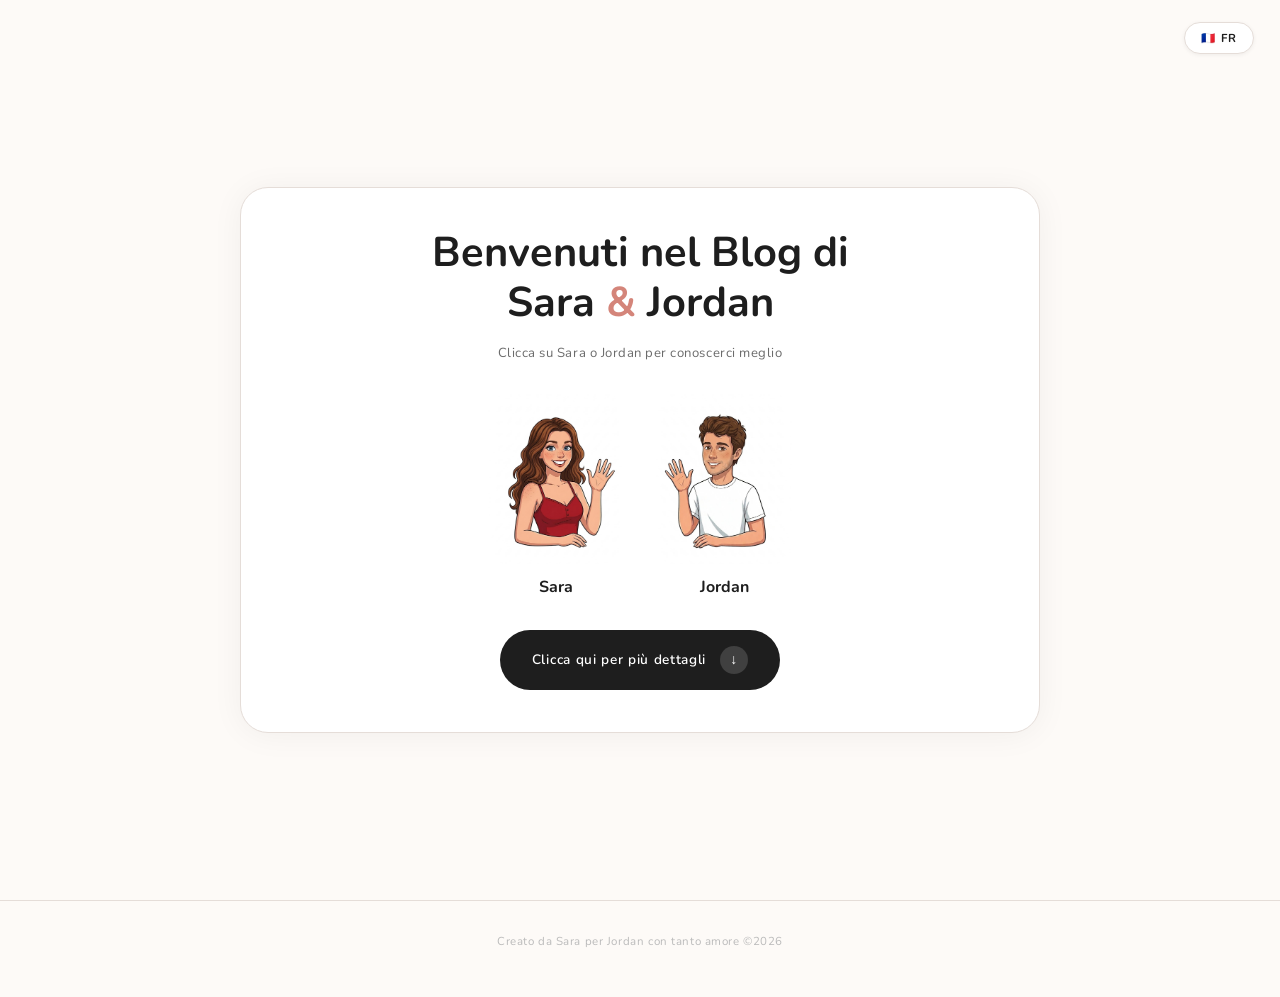
==== index.html @ 65b7c7cc "fix: remove double folder" ====
<!DOCTYPE html>
<html lang="it">
<head>
  <meta charset="UTF-8">
  <meta name="viewport" content="width=device-width, initial-scale=1.0">
  <title>Blog di Sara & Jordan</title>
  <link href="https://fonts.googleapis.com/css2?family=Nunito:wght@300;400;500;600;700&display=swap" rel="stylesheet">
  <link rel="stylesheet" href="assets/css/main.css">
  <link rel="stylesheet" href="assets/css/hero.css">
  <link rel="stylesheet" href="assets/css/timeline.css">
  <link rel="stylesheet" href="assets/css/viaggi.css">
</head>
<body>

  <!-- ── language bottom ── -->
  <button class="lang-btn" id="langBtn" onclick="toggleLang()">🇫🇷 FR</button>

  <!-- ══════════════════════════════════════
       HERO
  ══════════════════════════════════════ -->
  <section class="hero">
    <div class="hero-card">

      <h1 class="hero-title">
        <span id="heroTitle">Benvenuti nel Blog di<br>Sara <span class="amp">&</span> Jordan</span>
      </h1>

      <p class="hero-subtitle" id="heroSub">
        Clicca su Sara o Jordan per conoscerci meglio
      </p>

      <!-- Avatars -->
      <div class="avatars">
        <a href="sara.html" class="avatar-wrap">
          <div class="avatar-frame">
            <img src="assets/img/sara.jpg" alt="Sara" class="avatar-img">
            <div class="avatar-overlay" id="saraOverlay">SCOPRI</div>
          </div>
          <span class="avatar-label">Sara</span>
        </a>
        <a href="jordan.html" class="avatar-wrap">
          <div class="avatar-frame">
            <img src="assets/img/jordan.jpg" alt="Jordan" class="avatar-img">
            <div class="avatar-overlay" id="jordanOverlay">SCOPRI</div>
          </div>
          <span class="avatar-label">Jordan</span>
        </a>
      </div>

      <!-- CTA: this open timeline + viaggi -->
      <button class="cta-btn" id="ctaBtn" onclick="toggleTimeline()">
        <span id="ctaText">Clicca qui per più dettagli</span>
        <span class="cta-icon">↓</span>
      </button>

    </div>
  </section>

  <!-- ══════════════════════════════════════
       TIMELINE
  ══════════════════════════════════════ -->
  <section id="timeline-section">
    <div class="timeline-inner">

      <h2 class="tl-heading">
        <span id="tlHeading">La nostra <span class="accent">storia:</span></span>
      </h2>
         <p class="tl-subheading" id="tlSub">Clicca sulle date per scoprire ogni momento</p>

      <!-- pins of timeline -->
      <div class="tl-track-wrap">
        <div class="tl-line"></div>
        <div class="tl-track" id="tlTrack"></div>
      </div>

      <!-- Card evento attivo -->
      <div class="tl-events" id="tlEvents"></div>

    </div>
  </section>

  <!-- ══════════════════════════════════════
       VIAGGI
  ══════════════════════════════════════ -->
  <section id="viaggi-section">

    <h2 class="viaggi-heading" id="viaggiHeading">I nostri viaggi insieme:</h2>
    <p class="viaggi-subheading" id="viaggiSub">
      Clicca sulla mappa per scoprire i nostri ricordi più belli
    </p>

    <!-- Map + tags -->
    <div class="viaggi-main">
      <div class="dest-col left"  id="destLeft"></div>
      <div class="map-wrap" id="mapWrap">
        <img src="assets/img/mappa.jpg" alt="Mappa dei nostri viaggi" class="map-img">
      </div>
      <div class="dest-col right" id="destRight"></div>
    </div>

    <!-- Photos gallery viaggi -->
    <div class="viaggi-gallery" id="viaggiGallery">
      <h3 class="gallery-dest-title" id="galleryTitle"></h3>
      <div class="gallery-grid" id="galleryGrid"></div>
    </div>

  </section>

  <!-- ── SCRIPT (important: lang → timeline → viaggi) ── -->
  <script src="assets/js/lang.js"></script>
  <script src="assets/js/timeline.js"></script>
  <script src="assets/js/viaggi.js"></script>

  <!-- ══════════════════════════════════════
       FOOTER
  ══════════════════════════════════════ -->
  <footer class="site-footer">
    <p id="siteFooter">Creato da Sara per Jordan con tanto amore ©2026</p>
  </footer>

</body>
</html>
---- assets/css/main.css ----
/* ── TOKEN COLORI ── */
:root {
  --cream:      #FDFAF7;
  --rose:       #D4857A;
  --rose-light: #F2DDD9;
  --rose-dark:  #B5665A;
  --sage:       #7A9E7E;
  --sage-light: #D8EAD9;
  --carbon:     #1E1E1E;
  --mid:        #6B6B6B;
  --line:       #E5DDD8;
  --white:      #FFFFFF;
}

/* ── RESET ── */
*, *::before, *::after { box-sizing: border-box; margin: 0; padding: 0; }
html { scroll-behavior: smooth; }

body {
  background: var(--cream);
  color: var(--carbon);
  font-family: 'Nunito', sans-serif;
  min-height: 100vh;
  overflow-x: hidden;
}

/* ── BOTTONE LINGUA (fisso in alto a destra) ── */
.lang-btn {
  position: fixed;
  top: 22px;
  right: 26px;
  z-index: 100;
  background: var(--white);
  border: 1px solid var(--line);
  color: var(--carbon);
  font-family: 'Nunito', sans-serif;
  font-size: 0.72rem;
  font-weight: 700;
  letter-spacing: 0.1em;
  padding: 7px 16px;
  border-radius: 999px;
  cursor: pointer;
  transition: border-color 0.2s, background 0.2s;
  box-shadow: 0 1px 4px rgba(0,0,0,0.06);
}
.lang-btn:hover {
  border-color: var(--rose);
  background: var(--rose-light);
}

/* ── FOOTER GLOBALE (una sola volta in fondo) ── */
.site-footer {
  text-align: center;
  padding: 32px 24px 48px;
  border-top: 1px solid var(--line);
  font-size: 0.72rem;
  color: #bbb;
  letter-spacing: 0.05em;
}
@keyframes fadeUp {
  from { opacity: 0; transform: translateY(12px); }
  to   { opacity: 1; transform: translateY(0); }
}
---- assets/css/hero.css ----
.hero {
  display: flex;
  flex-direction: column;
  align-items: center;
  justify-content: center;
  min-height: 100vh;
  padding: 100px 24px 80px;
}

.hero-card {
  background: var(--white);
  border-radius: 28px;
  border: 1px solid var(--line);
  padding: 40px 42px 42px;
  max-height: 560px;
  max-width: 800px;
  width: 100%;
  display: flex;
  flex-direction: column;
  align-items: center;
  gap: 32px;
  box-shadow: 0 2px 32px rgba(0,0,0,0.05);
}

/* ── TITOLO ── */
.hero-title {
  font-size: clamp(1.75rem, 4.5vw, 2.6rem);
  font-weight: 700;
  line-height: 1.2;
  color: var(--carbon);
  text-align: center;
}
.hero-title .amp { color: var(--rose); }

.hero-subtitle {
  font-size: 0.82rem;
  color: var(--mid);
  letter-spacing: 0.04em;
  margin-top: -16px;
  text-align: center;
}

/* ── AVATARS ── */
.avatars {
  display: flex;
  gap: 32px;
  align-items: flex-end;
  justify-content: center;
}

.avatar-wrap {
  display: flex;
  flex-direction: column;
  align-items: center;
  gap: 12px;
  cursor: pointer;
  text-decoration: none;
  color: inherit;
}

.avatar-frame {
  position: relative;
  width: 136px;
  height: 170px;
  border-radius: 20px;
  overflow: hidden;
  transition: transform 0.35s cubic-bezier(0.34,1.56,0.64,1);
}
.avatar-wrap:hover .avatar-frame { transform: translateY(-8px); }

.avatar-img {
  width: 100%;
  height: 100%;
  object-fit: cover;
  display: block;
  background: var(--rose-light);
}

/* avatar hover: solo scale, niente overlay */
.avatar-overlay { display: none; }

.avatar-wrap:hover .avatar-frame {
  transform: translateY(-8px) scale(1.05);
}

.avatar-label {
  font-size: 1rem;
  font-weight: 700;
  color: var(--carbon);
  transition: color 0.2s;
}
.avatar-wrap:first-child:hover .avatar-label { color: var(--rose-dark); }
.avatar-wrap:last-child:hover  .avatar-label { color: var(--sage); }

/* ── CTA BUTTON ── */
.cta-btn {
  display: flex;
  align-items: center;
  gap: 14px;
  background: var(--carbon);
  color: var(--white);
  border: none;
  border-radius: 999px;
  padding: 16px 32px;
  cursor: pointer;
  font-family: 'Nunito', sans-serif;
  font-size: 0.85rem;
  font-weight: 600;
  letter-spacing: 0.05em;
  transition: background 0.25s, transform 0.2s;
  position: relative;
  overflow: hidden;
}
.cta-btn::before {
  content: '';
  position: absolute;
  inset: 0;
  background: linear-gradient(135deg, var(--rose-dark), var(--rose));
  opacity: 0;
  transition: opacity 0.3s;
}
.cta-btn:hover::before { opacity: 1; }
.cta-btn:hover { transform: translateY(-2px); }

.cta-btn span,
.cta-btn .cta-icon { position: relative; z-index: 1; }

.cta-icon {
  width: 28px;
  height: 28px;
  border-radius: 50%;
  background: rgba(255,255,255,0.15);
  display: flex;
  align-items: center;
  justify-content: center;
  flex-shrink: 0;
  transition: transform 0.4s cubic-bezier(0.34,1.56,0.64,1);
  font-size: 14px;
}
.cta-btn.open .cta-icon { transform: rotate(180deg); }

/* ── FOOTER NOTE ── */
.hero-footer {
  font-size: 0.72rem;
  color: #bbb;
  letter-spacing: 0.05em;
}

/* ── RESPONSIVE ── */
@media (max-width: 540px) {
  .hero-card    { padding: 40px 24px 36px; gap: 24px; }
  .avatars      { gap: 16px; }
  .avatar-frame { width: 110px; height: 140px; }
}
---- assets/css/timeline.css ----
/* ── WRAPPER ── */
#timeline-section {
  max-height: 0;
  overflow: hidden;
  transition: max-height 0.9s cubic-bezier(0.4,0,0.2,1), opacity 0.5s ease;
  opacity: 0;
}
#timeline-section.open {
  max-height: 4000px;
  opacity: 1;
}

.timeline-inner { padding: 72px 40px 100px; }

/* ── TITOLO ── */
.tl-heading {
  font-size: 1.5rem;
  font-weight: 700;
  text-align: center;
  color: var(--carbon);
  margin-bottom: 48px;
}
.tl-heading .accent { color: var(--rose); }

.tl-subheading {
  text-align: center;
  font-size: 0.8rem;
  color: var(--mid);
  margin-top: -32px;
  margin-bottom: 40px;
  letter-spacing: 0.03em;
}

/* ── TRACK ── */
.tl-track-wrap {
  position: relative;
  max-width: 800px;
  margin: 0 auto;
}

/* linea orizzontale */
.tl-line {
  position: absolute;
  top: 7px;
  left: 0; right: 0;
  height: 1.5px;
  background: #D8D0CC;
  z-index: 0;
}

.tl-track {
  display: flex;
  justify-content: space-between;
  position: relative;
  z-index: 1;
}

/* ── SINGLE ITEM ── */
.tl-item {
  display: flex;
  flex-direction: column;
  align-items: center;
  gap: 8px;
  cursor: pointer;
  min-width: 0;
}

.tl-dot {
  width: 14px;
  height: 14px;
  border-radius: 50%;
  background: #C4B9B4;
  flex-shrink: 0;
  transition: transform 0.3s cubic-bezier(0.34,1.56,0.64,1), background 0.2s;
}
.tl-item:hover  .tl-dot { transform: scale(1.5); }
.tl-item.active .tl-dot { background: var(--rose); transform: scale(1.5); }

.tl-date {
  font-size: 0.68rem;
  font-weight: 600;
  letter-spacing: 0.04em;
  color: var(--mid);
  white-space: nowrap;
  text-align: center;
  transition: color 0.2s;
}
.tl-item.active .tl-date { color: var(--rose-dark); }

/* ── EVENT CARDS ── */
.tl-events {
  max-width: 820px;
  margin: 48px auto 0;
  display: flex;
  flex-direction: column;
  gap: 56px;
}

.tl-event { display: none; animation: fadeUp 0.4s ease; }
.tl-event.active { display: flex; gap: 44px; align-items: center; }

/* layout alternato: dispari foto sx, pari foto dx */
.tl-event.photo-right { flex-direction: row-reverse; }

/* ── FOTO ── */
.ev-photo {
  flex: 0 0 300px;
  position: relative;
}

.ev-img {
  width: 350px;
  height: 500px;
  object-fit: cover;
  border-radius: 24px;
  display: block;
  background: var(--rose-light);
  border: 3px solid var(--white);
  box-shadow: 0 4px 20px rgba(0,0,0,0.08);
}

.ev-img-placeholder {
  width: 300px;
  height: 300px;
  border-radius: 24px;
  background: var(--rose-light);
  display: flex;
  align-items: center;
  justify-content: center;
  font-size: 3rem;
  border: 3px solid var(--white);
  box-shadow: 0 4px 20px rgba(0,0,0,0.08);
}

/* casa bottom */
.ev-img-btn {
  position: absolute;
  bottom: 18px;
  left: 50%;
  transform: translateX(-50%);
  background: rgba(255,255,255,0.93);
  color: var(--carbon);
  font-family: 'Nunito', sans-serif;
  font-size: 0.72rem;
  font-weight: 700;
  letter-spacing: 0.04em;
  border: none;
  border-radius: 999px;
  padding: 9px 20px;
  cursor: pointer;
  white-space: nowrap;
  box-shadow: 0 2px 14px rgba(0,0,0,0.18);
  transition: background 0.2s, transform 0.2s;
  text-decoration: none;
  display: inline-block;
  z-index: 2;
}
.ev-img-btn:hover {
  background: white;
  transform: translateX(-50%) translateY(-2px);
}

/* ── text ── */
.ev-text { flex: 1; padding-top: 4px; }

.ev-tag {
  display: inline-block;
  background: var(--rose-light);
  color: var(--rose-dark);
  font-size: 0.62rem;
  font-weight: 700;
  letter-spacing: 0.1em;
  padding: 4px 12px;
  border-radius: 999px;
  margin-bottom: 14px;
}

.ev-title {
  font-size: 1.3rem;
  font-weight: 700;
  color: var(--carbon);
  margin-bottom: 14px;
  line-height: 1.25;
}

.ev-body {
  font-size: 0.87rem;
  line-height: 1.85;
  color: var(--mid);
}

/* ── FOOTER ── */
.tl-footer {
  text-align: center;
  font-size: 0.72rem;
  color: #bbb;
  letter-spacing: 0.05em;
  margin-top: 64px;
}

/* ── RESPONSIVE ── */
@media (max-width: 640px) {
  .timeline-inner { padding: 48px 20px 80px; }
  .tl-event.active { flex-direction: column !important; }
  .ev-photo { width: 100%; flex: unset; }
  .ev-img, .ev-img-placeholder { width: 100%; height: 220px; }
}
---- assets/css/viaggi.css ----
#viaggi-section {
  display: none;
  padding: 80px 40px 100px;
  max-width: 1100px;  /* allargato per contenere la mappa più grande */
  margin: 0 auto;
}

.viaggi-heading {
  font-size: 1.5rem;
  font-weight: 700;
  text-align: center;
  color: var(--carbon);
  margin-bottom: 8px;
}

.viaggi-subheading {
  text-align: center;
  font-size: 0.8rem;
  color: var(--mid);
  margin-bottom: 40px;
  letter-spacing: 0.03em;
}

.viaggi-main {
  display: grid;
  grid-template-columns: 160px 1fr 160px;
  gap: 24px;
  align-items: center;
  margin-bottom: 48px;
}

.dest-col { display: flex; flex-direction: column; gap: 10px; }
.dest-col.left  { align-items: flex-end; }
.dest-col.right { align-items: flex-start; }

.dest-pill {
  display: inline-block;
  background: var(--white);
  border: 1px solid var(--line);
  color: var(--carbon);
  font-family: 'Nunito', sans-serif;
  font-size: 0.78rem;
  font-weight: 600;
  padding: 7px 16px;
  border-radius: 999px;
  cursor: pointer;
  transition: background 0.2s, border-color 0.2s, color 0.2s;
  white-space: nowrap;
  box-shadow: 0 1px 4px rgba(0,0,0,0.04);
}
.dest-pill:hover,
.dest-pill.active {
  background: var(--rose-light);
  border-color: var(--rose);
  color: var(--rose-dark);
}

.map-wrap {
  position: relative;
  border-radius: 28px;
  overflow: hidden;
  border: 2.5px solid #c8dff0;
  box-shadow: 0 4px 24px rgba(0,0,0,0.08);
  background: #d6eaf8;
  aspect-ratio: 1 / 1;  /* quadrata come vuoi tu */
}

.map-img {
  width: 100%;
  height: 100%;
  object-fit: cover;
  display: block;
}

.map-pin {
  position: absolute;
  width: 18px;
  height: 18px;
  border-radius: 50%;
  background: var(--rose);
  border: 3px solid white;
  cursor: pointer;
  transform: translate(-50%, -50%);
  box-shadow: 0 2px 8px rgba(0,0,0,0.25);
  transition: transform 0.25s cubic-bezier(0.34,1.56,0.64,1), background 0.2s;
  z-index: 5;
}
.map-pin::after {
  content: '';
  position: absolute;
  inset: -6px;
  border-radius: 50%;
  background: rgba(212,133,122,0.25);
}
.map-pin:hover,
.map-pin.active {
  transform: translate(-50%, -50%) scale(1.4);
  background: var(--rose-dark);
}

.viaggi-gallery { display: none; animation: fadeUp 0.4s ease; }
.viaggi-gallery.active { display: block; }

.gallery-dest-title {
  font-size: 1.2rem;
  font-weight: 700;
  color: var(--carbon);
  margin-bottom: 20px;
  text-align: center;
}

.gallery-grid {
  display: grid;
  grid-template-columns: repeat(3, 1fr);
  gap: 20px;
}

.gallery-card {
  border-radius: 20px;
  overflow: hidden;
  background: var(--white);
  border: 1px solid var(--line);
  box-shadow: 0 2px 12px rgba(0,0,0,0.06);
  transition: transform 0.25s ease, box-shadow 0.25s;
}
.gallery-card:hover {
  transform: translateY(-4px);
  box-shadow: 0 8px 24px rgba(0,0,0,0.10);
}

.gallery-card-img {
  width: 100%;
  aspect-ratio: 4/4;
  object-fit: cover;
  display: block;
  background: var(--rose-light);
}

.gallery-card-body { padding: 14px 16px; }

.gallery-card-loc {
  font-size: 0.68rem;
  font-weight: 700;
  letter-spacing: 0.08em;
  color: var(--rose-dark);
  margin-bottom: 4px;
}

.gallery-card-desc {
  font-size: 0.8rem;
  line-height: 1.6;
  color: var(--mid);
}

@media (max-width: 820px) {
  .viaggi-main { grid-template-columns: 1fr; }
  .dest-col { flex-direction: row; flex-wrap: wrap; justify-content: center; }
  .dest-col.left { align-items: center; }
  .gallery-grid { grid-template-columns: repeat(2, 1fr); }
  #viaggi-section { padding: 48px 20px 80px; }
}
@media (max-width: 480px) {
  .gallery-grid { grid-template-columns: 1fr; }
}
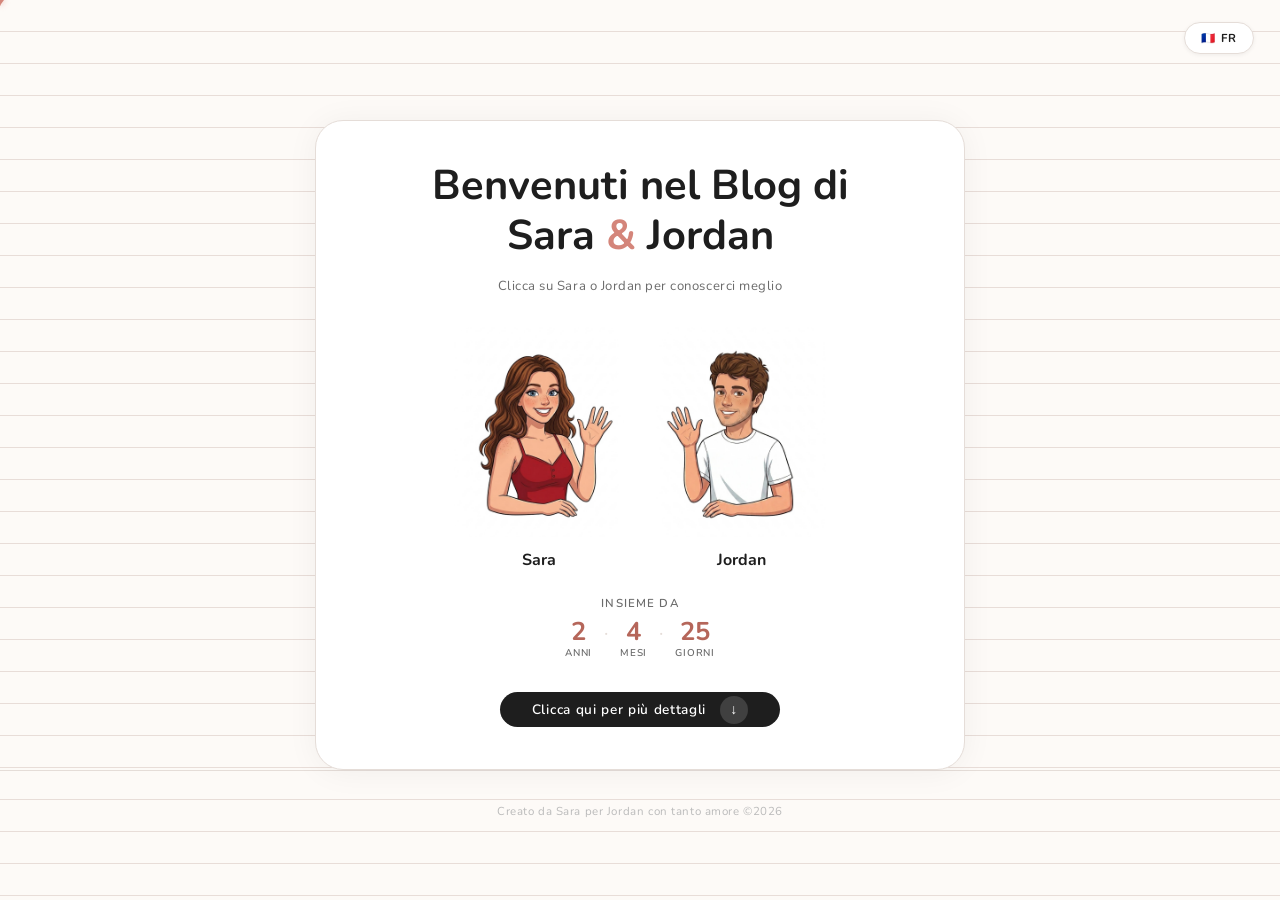
==== commit a840fc4d: "added song and background" ====
--- a/index.html
+++ b/index.html
@@ -12,12 +12,12 @@
 </head>
 <body>
 
-  <!-- ── language bottom ── -->
-  <button class="lang-btn" id="langBtn" onclick="toggleLang()">🇫🇷 FR</button>
+  <div id="heart-cursor">♥</div>
 
-  <!-- ══════════════════════════════════════
-       HERO
-  ══════════════════════════════════════ -->
+  <!-- ── LANGUAGE BUTTON ── -->
+  <button class="lang-btn" id="langBtn" onclick="toggleLang()"></button>
+
+  <!-- HERO-->
   <section class="hero">
     <div class="hero-card">
 
@@ -34,20 +34,39 @@
         <a href="sara.html" class="avatar-wrap">
           <div class="avatar-frame">
             <img src="assets/img/sara.jpg" alt="Sara" class="avatar-img">
-            <div class="avatar-overlay" id="saraOverlay">SCOPRI</div>
           </div>
           <span class="avatar-label">Sara</span>
         </a>
         <a href="jordan.html" class="avatar-wrap">
           <div class="avatar-frame">
             <img src="assets/img/jordan.jpg" alt="Jordan" class="avatar-img">
-            <div class="avatar-overlay" id="jordanOverlay">SCOPRI</div>
           </div>
           <span class="avatar-label">Jordan</span>
         </a>
       </div>
 
-      <!-- CTA: this open timeline + viaggi -->
+      <!-- COUNTDOWN ── -->
+      <div class="countdown-wrap" id="countdownWrap">
+        <p class="countdown-label" id="countdownLabel">Insieme da</p>
+        <div class="countdown-numbers">
+          <div class="countdown-unit">
+            <span class="countdown-val" id="cdYears">0</span>
+            <span class="countdown-unit-label" id="cdYearsLabel">anni</span>
+          </div>
+          <div class="countdown-sep">·</div>
+          <div class="countdown-unit">
+            <span class="countdown-val" id="cdMonths">0</span>
+            <span class="countdown-unit-label" id="cdMonthsLabel">mesi</span>
+          </div>
+          <div class="countdown-sep">·</div>
+          <div class="countdown-unit">
+            <span class="countdown-val" id="cdDays">0</span>
+            <span class="countdown-unit-label" id="cdDaysLabel">giorni</span>
+          </div>
+        </div>
+      </div>
+
+      <!-- CTA -->
       <button class="cta-btn" id="ctaBtn" onclick="toggleTimeline()">
         <span id="ctaText">Clicca qui per più dettagli</span>
         <span class="cta-icon">↓</span>
@@ -56,64 +75,58 @@
     </div>
   </section>
 
-  <!-- ══════════════════════════════════════
-       TIMELINE
-  ══════════════════════════════════════ -->
+  <!-- SPOTIFY PLAYER -->
+<div class="spotify-wrap" id="spotifyWrap">
+  <p class="spotify-label">🎵</p>
+  <iframe
+    src="https://open.spotify.com/embed/track/7K4ny4ARBDr5z7ftcAzi6i?utm_source=generator&theme=0"
+    width="100%"
+    height="152"
+    frameborder="0"
+    allow="autoplay; clipboard-write; encrypted-media; fullscreen; picture-in-picture"
+    loading="lazy">
+  </iframe>
+</div>
+
+  <!-- TIMELINE -->
   <section id="timeline-section">
     <div class="timeline-inner">
-
       <h2 class="tl-heading">
         <span id="tlHeading">La nostra <span class="accent">storia:</span></span>
       </h2>
-         <p class="tl-subheading" id="tlSub">Clicca sulle date per scoprire ogni momento</p>
-
-      <!-- pins of timeline -->
+      <p class="tl-subheading" id="tlSub">Clicca sulle date per scoprire ogni momento</p>
       <div class="tl-track-wrap">
         <div class="tl-line"></div>
         <div class="tl-track" id="tlTrack"></div>
       </div>
-
-      <!-- Card evento attivo -->
       <div class="tl-events" id="tlEvents"></div>
-
     </div>
   </section>
 
-  <!-- ══════════════════════════════════════
-       VIAGGI
-  ══════════════════════════════════════ -->
+  <!-- VIAGGI -->
   <section id="viaggi-section">
-
     <h2 class="viaggi-heading" id="viaggiHeading">I nostri viaggi insieme:</h2>
     <p class="viaggi-subheading" id="viaggiSub">
       Clicca sulla mappa per scoprire i nostri ricordi più belli
     </p>
-
-    <!-- Map + tags -->
     <div class="viaggi-main">
-      <div class="dest-col left"  id="destLeft"></div>
+      <div class="dest-col left" id="destLeft"></div>
       <div class="map-wrap" id="mapWrap">
         <img src="assets/img/mappa.jpg" alt="Mappa dei nostri viaggi" class="map-img">
       </div>
       <div class="dest-col right" id="destRight"></div>
     </div>
-
-    <!-- Photos gallery viaggi -->
     <div class="viaggi-gallery" id="viaggiGallery">
       <h3 class="gallery-dest-title" id="galleryTitle"></h3>
       <div class="gallery-grid" id="galleryGrid"></div>
     </div>
-
   </section>
 
-  <!-- ── SCRIPT (important: lang → timeline → viaggi) ── -->
   <script src="assets/js/lang.js"></script>
   <script src="assets/js/timeline.js"></script>
   <script src="assets/js/viaggi.js"></script>
+  <script src="assets/js/extras.js"></script>
 
-  <!-- ══════════════════════════════════════
-       FOOTER
-  ══════════════════════════════════════ -->
   <footer class="site-footer">
     <p id="siteFooter">Creato da Sara per Jordan con tanto amore ©2026</p>
   </footer>
--- a/assets/css/main.css
+++ b/assets/css/main.css
@@ -10,6 +10,8 @@
   --mid:        #6B6B6B;
   --line:       #E5DDD8;
   --white:      #FFFFFF;
+  --ruled-line: #E8DDD8;
+  --ruled-gap:  32px;
 }
 
 /* ── RESET ── */
@@ -17,14 +19,42 @@
 html { scroll-behavior: smooth; }
 
 body {
-  background: var(--cream);
+  background-color: var(--cream);
+  background-image: repeating-linear-gradient(
+    to bottom,
+    transparent 0px,
+    transparent calc(var(--ruled-gap) - 1px),
+    var(--ruled-line) calc(var(--ruled-gap) - 1px),
+    var(--ruled-line) var(--ruled-gap)
+  );
+  background-attachment: local;
   color: var(--carbon);
   font-family: 'Nunito', sans-serif;
   min-height: 100vh;
   overflow-x: hidden;
+  cursor: none; /* nasconde il cursore default */
 }
 
-/* ── BOTTONE LINGUA (fisso in alto a destra) ── */
+/* ── CURSORE CUORICINO ── */
+#heart-cursor {
+  position: fixed;
+  top: 0; left: 0;
+  pointer-events: none;
+  z-index: 9999;
+  font-size: 18px;
+  color: var(--rose);
+  transform: translate(-50%, -50%);
+  transition: transform 0.05s ease;
+  user-select: none;
+  filter: drop-shadow(0 1px 3px rgba(212,133,122,0.4));
+}
+
+/* ripristina cursore normale su elementi interattivi */
+a, button, input, [role="button"] {
+  cursor: none;
+}
+
+/* ── BOTTONE LINGUA ── */
 .lang-btn {
   position: fixed;
   top: 22px;
@@ -39,7 +69,7 @@
   letter-spacing: 0.1em;
   padding: 7px 16px;
   border-radius: 999px;
-  cursor: pointer;
+  cursor: none;
   transition: border-color 0.2s, background 0.2s;
   box-shadow: 0 1px 4px rgba(0,0,0,0.06);
 }
@@ -48,7 +78,82 @@
   background: var(--rose-light);
 }
 
-/* ── FOOTER GLOBALE (una sola volta in fondo) ── */
+/* ── COUNTDOWN ── */
+.countdown-wrap {
+  display: flex;
+  flex-direction: column;
+  align-items: center;
+  gap: 8px;
+  margin-top: -8px;
+}
+
+.countdown-label {
+  font-size: 0.72rem;
+  font-weight: 600;
+  letter-spacing: 0.1em;
+  color: var(--mid);
+  text-transform: uppercase;
+}
+
+.countdown-numbers {
+  display: flex;
+  align-items: center;
+  gap: 12px;
+}
+
+.countdown-unit {
+  display: flex;
+  flex-direction: column;
+  align-items: center;
+  gap: 2px;
+}
+
+.countdown-val {
+  font-size: 1.6rem;
+  font-weight: 700;
+  color: var(--rose-dark);
+  line-height: 1;
+}
+
+.countdown-unit-label {
+  font-size: 0.62rem;
+  font-weight: 600;
+  letter-spacing: 0.08em;
+  color: var(--mid);
+  text-transform: uppercase;
+}
+
+.countdown-sep {
+  font-size: 1.2rem;
+  color: var(--line);
+  margin-bottom: 14px;
+}
+
+/* ── SPOTIFY PLAYER ── */
+.spotify-wrap {
+  max-width: 520px;
+  margin: 0 auto 0;
+  padding: 50px 24px 32px;
+  display: none; /* appare solo quando la timeline è aperta */
+  flex-direction: column;
+  align-items: center;
+  gap: 10px;
+}
+.spotify-wrap.visible { display: flex; }
+
+.spotify-label {
+  font-size: 0.78rem;
+  font-weight: 600;
+  color: var(--mid);
+  letter-spacing: 0.05em;
+}
+
+.spotify-wrap iframe {
+  border-radius: 16px;
+  box-shadow: 0 4px 16px rgba(0,0,0,0.08);
+}
+
+/* ── FOOTER GLOBALE ── */
 .site-footer {
   text-align: center;
   padding: 32px 24px 48px;
@@ -57,7 +162,13 @@
   color: #bbb;
   letter-spacing: 0.05em;
 }
+
 @keyframes fadeUp {
   from { opacity: 0; transform: translateY(12px); }
   to   { opacity: 1; transform: translateY(0); }
 }
+
+@media (hover: none) {
+  #heart-cursor { display: none; }
+  body, a, button, input, [role="button"] { cursor: auto; }
+}
--- a/assets/css/hero.css
+++ b/assets/css/hero.css
@@ -3,8 +3,7 @@
   flex-direction: column;
   align-items: center;
   justify-content: center;
-  min-height: 100vh;
-  padding: 100px 24px 80px;
+  padding-top: 120px;
 }
 
 .hero-card {
@@ -12,8 +11,8 @@
   border-radius: 28px;
   border: 1px solid var(--line);
   padding: 40px 42px 42px;
-  max-height: 560px;
-  max-width: 800px;
+  max-height: 650px;
+  max-width: 650px;
   width: 100%;
   display: flex;
   flex-direction: column;
@@ -60,8 +59,8 @@
 
 .avatar-frame {
   position: relative;
-  width: 136px;
-  height: 170px;
+  width: 170px;
+  height: 210px;
   border-radius: 20px;
   overflow: hidden;
   transition: transform 0.35s cubic-bezier(0.34,1.56,0.64,1);
@@ -76,7 +75,6 @@
   background: var(--rose-light);
 }
 
-/* avatar hover: solo scale, niente overlay */
 .avatar-overlay { display: none; }
 
 .avatar-wrap:hover .avatar-frame {
@@ -148,7 +146,41 @@
 
 /* ── RESPONSIVE ── */
 @media (max-width: 540px) {
-  .hero-card    { padding: 40px 24px 36px; gap: 24px; }
-  .avatars      { gap: 16px; }
-  .avatar-frame { width: 110px; height: 140px; }
+  .hero-card    { padding: 40px 24px 36px; gap: 24px; margin-top: 50px;}
+  .avatars      { width: 230px; height: 262px; gap: 16px; }
+  .avatar-frame {   width: 170px; height: 210px; }
 }
+
+/* ── RESPONSIVE LAPTOP ── */
+@media (max-height: 850px), {
+  .hero {
+    padding-top: 40px;
+  }
+
+  .hero-card {
+    padding: 24px 32px 32px;
+    gap: 20px;
+  }
+
+  .avatars {
+    gap: 24px;
+  }
+
+  .avatar-frame {
+    width: 130px;
+    height: 162px;
+  }
+
+  .hero-title {
+    font-size: clamp(1.5rem, 3.5vw, 2.2rem);
+  }
+
+  .site-footer {
+    text-align: center;
+    padding: 12px;
+    border-top: 1px solid var(--line);
+    font-size: 0.72rem;
+    color: #bbb;
+    letter-spacing: 0.05em;
+  }
+}
--- a/assets/css/timeline.css
+++ b/assets/css/timeline.css
@@ -10,7 +10,7 @@
   opacity: 1;
 }
 
-.timeline-inner { padding: 72px 40px 100px; }
+.timeline-inner { padding-top: 40px }
 
 /* ── TITOLO ── */
 .tl-heading {
@@ -38,7 +38,6 @@
   margin: 0 auto;
 }
 
-/* linea orizzontale */
 .tl-line {
   position: absolute;
   top: 7px;
@@ -99,7 +98,6 @@
 .tl-event { display: none; animation: fadeUp 0.4s ease; }
 .tl-event.active { display: flex; gap: 44px; align-items: center; }
 
-/* layout alternato: dispari foto sx, pari foto dx */
 .tl-event.photo-right { flex-direction: row-reverse; }
 
 /* ── FOTO ── */
@@ -135,16 +133,17 @@
 /* casa bottom */
 .ev-img-btn {
   position: absolute;
-  bottom: 18px;
+  bottom: 60px;
   left: 50%;
   transform: translateX(-50%);
+  border-style:groove;
   background: rgba(255,255,255,0.93);
+  border-color: var(--rose-dark);
   color: var(--carbon);
   font-family: 'Nunito', sans-serif;
   font-size: 0.72rem;
   font-weight: 700;
   letter-spacing: 0.04em;
-  border: none;
   border-radius: 999px;
   padding: 9px 20px;
   cursor: pointer;
@@ -185,7 +184,7 @@
 
 .ev-body {
   font-size: 0.87rem;
-  line-height: 1.85;
+  line-height: 1.5;
   color: var(--mid);
 }
 
@@ -200,8 +199,44 @@
 
 /* ── RESPONSIVE ── */
 @media (max-width: 640px) {
-  .timeline-inner { padding: 48px 20px 80px; }
+  .timeline-inner { padding: 30px; }
   .tl-event.active { flex-direction: column !important; }
   .ev-photo { width: 100%; flex: unset; }
-  .ev-img, .ev-img-placeholder { width: 100%; height: 220px; }
-}
+  .ev-img, .ev-img-placeholder { width: 100%; height: 400px; }
+  .ev-body { line-height: 1.3; }
+
+
+  .tl-track {
+    height: 14px;
+    align-items: flex-start;
+    margin: 24px 0;
+  }
+
+  .tl-line { top: 7px; transform: none; }
+
+  .tl-item {
+    flex-direction: column;
+    align-items: center;
+    position: relative;
+    height: 14px;
+    overflow: visible;
+  }
+
+  .tl-date {
+    position: absolute;
+    font-size: 0.55rem;
+    white-space: nowrap;
+    left: 50%;
+    transform: translateX(-50%);
+  }
+
+  .tl-item:nth-child(odd) .tl-date {
+    bottom: calc(100% + 6px);
+    top: auto;
+  }
+
+  .tl-item:nth-child(even) .tl-date {
+    top: calc(100% + 6px);
+    bottom: auto;
+  }
+}
--- a/assets/css/viaggi.css
+++ b/assets/css/viaggi.css
@@ -1,7 +1,7 @@
 #viaggi-section {
   display: none;
   padding: 80px 40px 100px;
-  max-width: 1100px;  /* allargato per contenere la mappa più grande */
+  max-width: 1100px;
   margin: 0 auto;
 }
 
@@ -74,8 +74,8 @@
 
 .map-pin {
   position: absolute;
-  width: 18px;
-  height: 18px;
+  width: 15px;
+  height: 15px;
   border-radius: 50%;
   background: var(--rose);
   border: 3px solid white;
@@ -123,10 +123,10 @@
   box-shadow: 0 2px 12px rgba(0,0,0,0.06);
   transition: transform 0.25s ease, box-shadow 0.25s;
 }
-.gallery-card:hover {
+/* .gallery-card:hover {
   transform: translateY(-4px);
   box-shadow: 0 8px 24px rgba(0,0,0,0.10);
-}
+} */
 
 .gallery-card-img {
   width: 100%;
@@ -148,7 +148,7 @@
 
 .gallery-card-desc {
   font-size: 0.8rem;
-  line-height: 1.6;
+  line-height: 1.3;
   color: var(--mid);
 }
 
@@ -157,8 +157,17 @@
   .dest-col { flex-direction: row; flex-wrap: wrap; justify-content: center; }
   .dest-col.left { align-items: center; }
   .gallery-grid { grid-template-columns: repeat(2, 1fr); }
-  #viaggi-section { padding: 48px 20px 80px; }
+  #viaggi-section { padding-top: 30px }
 }
+
+@media (max-width: 720px) {
+  .map-pin {
+    width: 11px;
+    height: 11px;
+    border-width: 3px;
+  }
+}
+
 @media (max-width: 480px) {
   .gallery-grid { grid-template-columns: 1fr; }
 }
